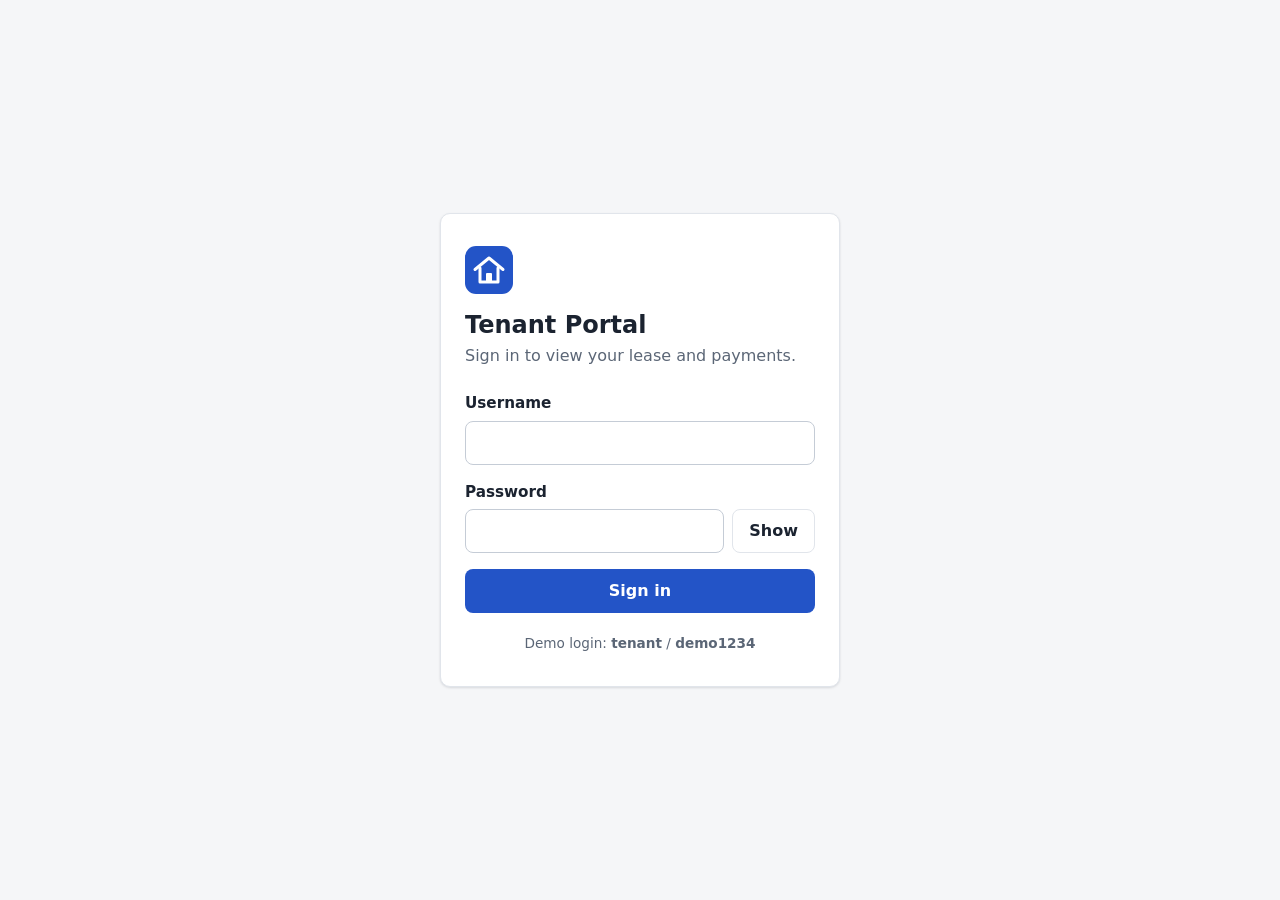
==== dashboard.html @ cdaa4f41 "added initial code" ====
<!DOCTYPE html>
<html lang="en">
<head>
  <meta charset="utf-8">
  <meta name="viewport" content="width=device-width, initial-scale=1">
  <meta name="robots" content="noindex, nofollow">
  <title>Tenant Portal – Dashboard</title>
  <link rel="icon" href="assets/images/logo.svg" type="image/svg+xml">
  <link rel="stylesheet" href="assets/css/main.css">
  <link rel="stylesheet" href="assets/css/dashboard.css">
</head>
<body class="dashboard-page is-locked">
  <!--
    No private data lives in this HTML. All content is rendered by dashboard.js
    only after the auth guard passes; unauthenticated visitors are redirected.
  -->
  <header class="topbar">
    <div class="topbar-inner">
      <div class="brand">
        <img src="assets/images/logo.svg" alt="" width="28" height="28">
        <span>Tenant Portal</span>
      </div>
      <div class="topbar-actions">
        <span class="muted" id="welcome"></span>
        <button type="button" class="btn btn-ghost" id="logout-btn">Log out</button>
      </div>
    </div>
  </header>

  <main class="container" id="app">
    <p class="state-box" id="loading" role="status">Loading your records…</p>

    <div class="state-box state-error" id="error" role="alert" hidden>
      <p id="error-message"></p>
      <button type="button" class="btn btn-primary" id="retry-btn">Try again</button>
    </div>

    <div id="content" hidden>
      <section class="card" aria-labelledby="lease-title">
        <h2 id="lease-title">Lease information</h2>
        <dl class="info-grid" id="lease-info"></dl>
      </section>

      <section class="card" aria-labelledby="progress-title">
        <h2 id="progress-title">Rental payment progress</h2>
        <div id="progress"></div>
      </section>

      <section class="card" aria-labelledby="rent-title">
        <h2 id="rent-title">Rent payment history</h2>
        <div id="rent-history"></div>
      </section>

      <section class="card" aria-labelledby="utility-title">
        <div class="card-head">
          <h2 id="utility-title">Utility bills</h2>
          <div class="filter" id="utility-filter" role="group" aria-label="Filter by utility type">
            <button type="button" class="chip" data-filter="all" aria-pressed="true">All</button>
            <button type="button" class="chip" data-filter="electricity" aria-pressed="false">Electricity</button>
            <button type="button" class="chip" data-filter="water" aria-pressed="false">Water</button>
            <button type="button" class="chip" data-filter="internet" aria-pressed="false">Internet</button>
          </div>
        </div>
        <div id="utility-history"></div>
      </section>
    </div>
  </main>

  <dialog id="receipt-modal" aria-labelledby="receipt-title">
    <div class="modal-head">
      <h3 id="receipt-title">Receipt</h3>
      <button type="button" class="btn btn-ghost" id="receipt-close" aria-label="Close receipt">Close</button>
    </div>
    <div class="modal-body">
      <p class="muted" id="receipt-loading">Loading receipt…</p>
      <p class="receipt-error" id="receipt-error" role="alert" hidden>
        This receipt image could not be loaded. It may not have been uploaded yet — please contact your landlord.
      </p>
      <img id="receipt-img" alt="Payment receipt" hidden>
    </div>
    <div class="modal-foot" id="receipt-actions" hidden>
      <a class="btn btn-ghost" id="receipt-open" target="_blank" rel="noopener">Open original</a>
      <a class="btn btn-primary" id="receipt-download" download>Download</a>
    </div>
  </dialog>

  <script type="module" src="assets/js/dashboard.js"></script>
</body>
</html>
---- assets/css/main.css ----
/* Base styles shared by all pages. Mobile-first. */

:root {
  --bg: #f5f6f8;
  --surface: #ffffff;
  --text: #1b2330;
  --muted: #5b6676;
  --border: #e1e5eb;
  --accent: #2354c7;
  --accent-hover: #1a43a3;
  --accent-ink: #ffffff;

  --ok: #14693f;
  --ok-bg: #e3f3ea;
  --warn: #8a5300;
  --warn-bg: #fdf0d6;
  --bad: #a52318;
  --bad-bg: #fce7e4;
  --neutral: #465164;
  --neutral-bg: #eceff3;

  --radius: 10px;
  --shadow: 0 1px 2px rgba(16, 24, 40, 0.05), 0 1px 3px rgba(16, 24, 40, 0.08);
  --font: system-ui, -apple-system, "Segoe UI", Roboto, "Helvetica Neue", Arial, sans-serif;
}

*, *::before, *::after { box-sizing: border-box; }

html { -webkit-text-size-adjust: 100%; }

body {
  margin: 0;
  font-family: var(--font);
  font-size: 1rem;
  line-height: 1.5;
  color: var(--text);
  background: var(--bg);
}

h1, h2, h3 { line-height: 1.25; margin: 0; }

.muted { color: var(--muted); }
.text-bad { color: var(--bad); }

:focus-visible {
  outline: 3px solid rgba(35, 84, 199, 0.45);
  outline-offset: 2px;
}

/* Buttons */
.btn {
  display: inline-flex;
  align-items: center;
  justify-content: center;
  gap: 0.4rem;
  min-height: 44px;
  padding: 0.55rem 1rem;
  border: 1px solid transparent;
  border-radius: 8px;
  font: inherit;
  font-weight: 600;
  text-decoration: none;
  cursor: pointer;
}
.btn:disabled { opacity: 0.6; cursor: not-allowed; }
.btn-primary { background: var(--accent); color: var(--accent-ink); }
.btn-primary:hover:not(:disabled) { background: var(--accent-hover); }
.btn-ghost { background: transparent; color: var(--text); border-color: var(--border); }
.btn-ghost:hover:not(:disabled) { background: var(--neutral-bg); }
.btn-link {
  min-height: 0;
  padding: 0.25rem 0;
  background: none;
  color: var(--accent);
  text-decoration: underline;
}
.btn-block { width: 100%; }

/* Status badges: icon + text, never color alone */
.badge {
  display: inline-flex;
  align-items: center;
  gap: 0.3rem;
  padding: 0.15rem 0.6rem;
  border-radius: 999px;
  font-size: 0.85rem;
  font-weight: 600;
  white-space: nowrap;
}
.badge-paid { color: var(--ok); background: var(--ok-bg); }
.badge-partial { color: var(--warn); background: var(--warn-bg); }
.badge-pending { color: var(--neutral); background: var(--neutral-bg); }
.badge-overdue { color: var(--bad); background: var(--bad-bg); }
---- assets/css/dashboard.css ----
/* Hide the shell until the auth guard has passed (the guard itself is in JS). */
.is-locked .container,
.is-locked .topbar { visibility: hidden; }

.topbar {
  background: var(--surface);
  border-bottom: 1px solid var(--border);
}
.topbar-inner {
  max-width: 1000px;
  margin: 0 auto;
  padding: 0.6rem 1rem;
  display: flex;
  align-items: center;
  justify-content: space-between;
  gap: 1rem;
}
.brand { display: flex; align-items: center; gap: 0.6rem; font-weight: 700; }
.topbar-actions { display: flex; align-items: center; gap: 0.75rem; }
.topbar-actions .muted { display: none; }

.container { max-width: 1000px; margin: 0 auto; padding: 1rem; }

.card {
  margin-bottom: 1rem;
  padding: 1.1rem;
  background: var(--surface);
  border: 1px solid var(--border);
  border-radius: var(--radius);
  box-shadow: var(--shadow);
}
.card h2 { font-size: 1.1rem; margin-bottom: 0.9rem; }
.card-head { display: flex; flex-direction: column; gap: 0.6rem; margin-bottom: 0.9rem; }
.card-head h2 { margin: 0; }

.state-box {
  padding: 2rem 1rem;
  text-align: center;
  color: var(--muted);
}
.state-error { color: var(--bad); }
.state-error .btn { margin-top: 0.5rem; }

/* Lease info */
.info-grid {
  margin: 0;
  display: grid;
  grid-template-columns: 1fr 1fr;
  gap: 0.9rem 1rem;
}
.info-grid dt, .stats dt { font-size: 0.8rem; color: var(--muted); }
.info-grid dd, .stats dd { margin: 0; font-weight: 600; }

/* Progress */
.progress-headline { margin: 0 0 0.6rem; font-size: 1.15rem; }
.progress {
  height: 12px;
  background: var(--neutral-bg);
  border-radius: 999px;
  overflow: hidden;
}
.progress-fill { height: 100%; background: var(--ok); border-radius: 999px; }
.stats {
  margin: 1rem 0 0;
  display: grid;
  grid-template-columns: 1fr 1fr;
  gap: 0.9rem 1rem;
}
.stats dd { font-size: 1.15rem; }

/* Filter chips */
.filter { display: flex; flex-wrap: wrap; gap: 0.4rem; }
.chip {
  min-height: 36px;
  padding: 0.3rem 0.85rem;
  font: inherit;
  font-size: 0.9rem;
  color: var(--text);
  background: var(--surface);
  border: 1px solid var(--border);
  border-radius: 999px;
  cursor: pointer;
}
.chip[aria-pressed="true"] { background: var(--accent); border-color: var(--accent); color: var(--accent-ink); }

.empty { padding: 1rem 0; margin: 0; }

/* Tables: mobile = stacked cards */
.records { width: 100%; border-collapse: collapse; }
.records thead { position: absolute; left: -9999px; }
.records tr {
  display: block;
  margin-bottom: 0.75rem;
  padding: 0.5rem 0.9rem;
  border: 1px solid var(--border);
  border-radius: 8px;
}
.records th[scope="row"], .records td {
  display: flex;
  justify-content: space-between;
  align-items: center;
  gap: 1rem;
  padding: 0.4rem 0;
  text-align: right;
  font-weight: 400;
  border-bottom: 1px dashed var(--border);
}
.records th[scope="row"] { font-weight: 700; }
.records tr > :last-child { border-bottom: 0; }
.records th[scope="row"]::before, .records td::before {
  content: attr(data-label);
  flex-shrink: 0;
  font-size: 0.8rem;
  font-weight: 600;
  color: var(--muted);
  text-align: left;
}

/* Receipt modal */
dialog#receipt-modal {
  width: min(92vw, 640px);
  max-height: 90vh;
  padding: 0;
  border: 1px solid var(--border);
  border-radius: var(--radius);
  box-shadow: 0 10px 30px rgba(16, 24, 40, 0.25);
  color: var(--text);
}
dialog#receipt-modal::backdrop { background: rgba(16, 24, 40, 0.55); }
.modal-head, .modal-foot {
  display: flex;
  align-items: center;
  justify-content: space-between;
  gap: 0.75rem;
  padding: 0.75rem 1rem;
}
.modal-head { border-bottom: 1px solid var(--border); }
.modal-head h3 { font-size: 1rem; }
.modal-foot { justify-content: flex-end; border-top: 1px solid var(--border); }
.modal-body { padding: 1rem; text-align: center; overflow: auto; max-height: 65vh; }
.modal-body img { max-width: 100%; height: auto; border: 1px solid var(--border); border-radius: 6px; }
.receipt-error { color: var(--bad); background: var(--bad-bg); padding: 0.75rem; border-radius: 8px; }

/* Larger screens */
@media (min-width: 700px) {
  .topbar-actions .muted { display: inline; }
  .container { padding: 1.5rem; }
  .card { padding: 1.4rem; }
  .card-head { flex-direction: row; align-items: center; justify-content: space-between; }
  .info-grid { grid-template-columns: repeat(3, 1fr); }
  .stats { grid-template-columns: repeat(4, 1fr); }

  .records thead { position: static; }
  .records tr { display: table-row; margin: 0; padding: 0; border: 0; }
  .records th, .records th[scope="row"], .records td {
    display: table-cell;
    padding: 0.65rem 0.6rem;
    text-align: left;
    border-bottom: 1px solid var(--border);
    vertical-align: middle;
  }
  .records thead th {
    font-size: 0.78rem;
    text-transform: uppercase;
    letter-spacing: 0.03em;
    color: var(--muted);
    background: #fafbfc;
  }
  .records th[scope="row"]::before, .records td::before { content: none; }
  .records tr > :last-child { border-bottom: 1px solid var(--border); }
  .records .num { text-align: right; font-variant-numeric: tabular-nums; }
  .table-wrap { overflow-x: auto; }
}

.pagination { display: flex; flex-direction: column; align-items: center; gap: 0.6rem; margin-top: 0.75rem; font-size: 0.9rem; }
.pagination-controls { display: flex; align-items: center; gap: 0.75rem; }
@media (min-width: 700px) { .pagination { flex-direction: row; justify-content: space-between; } }
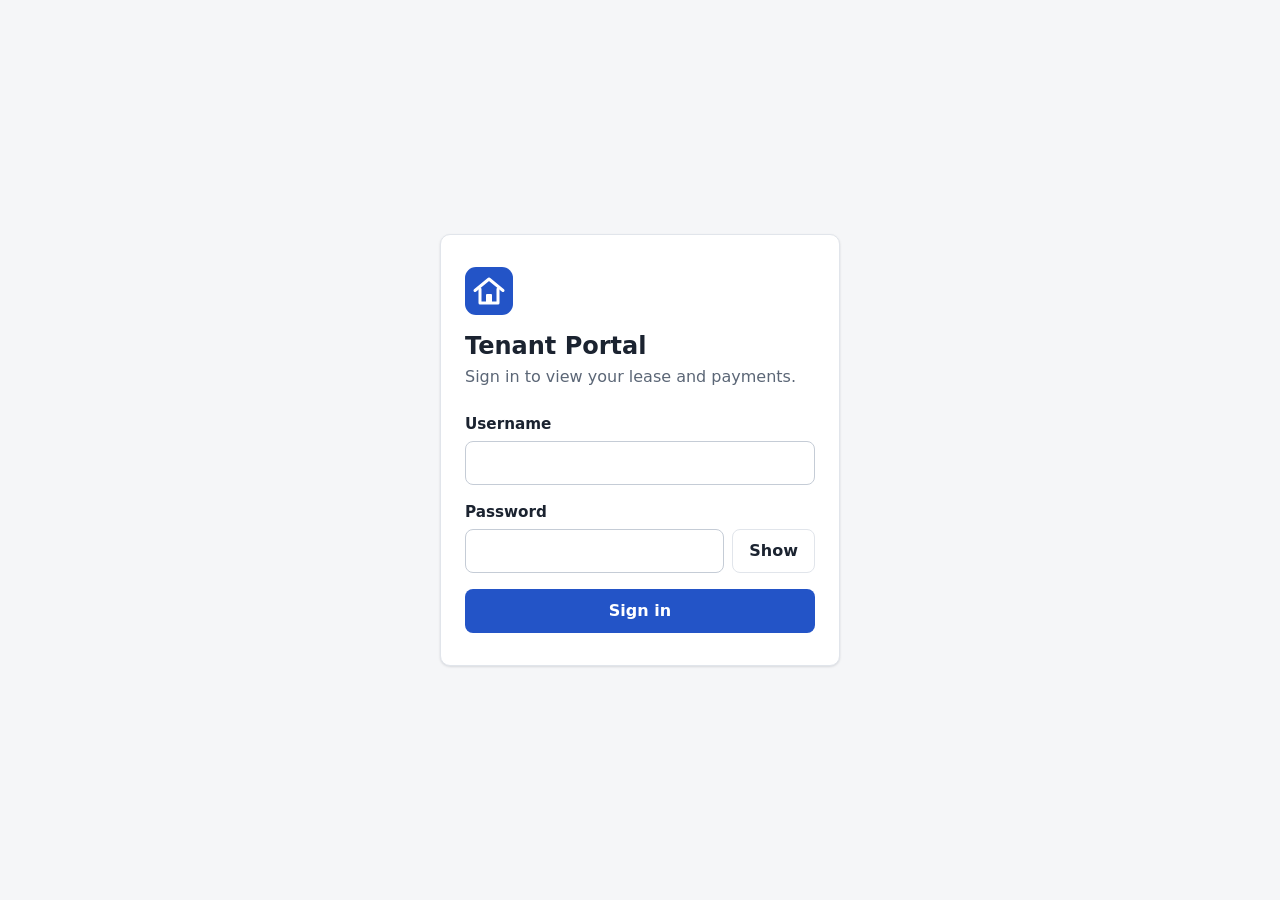
==== commit b2880aeb: "Implement security deposit feature with validation and dashboard rendering" ====
--- a/dashboard.html
+++ b/dashboard.html
@@ -46,6 +46,11 @@
         <div id="progress"></div>
       </section>
 
+      <section class="card" id="security-deposit" aria-labelledby="security-deposit-title" hidden>
+        <h2 id="security-deposit-title">Security deposit</h2>
+        <dl class="info-grid" id="security-deposit-info"></dl>
+      </section>
+
       <section class="card" aria-labelledby="rent-title">
         <h2 id="rent-title">Rent payment history</h2>
         <div id="rent-history"></div>
@@ -79,7 +84,7 @@
       <img id="receipt-img" alt="Payment receipt" hidden>
     </div>
     <div class="modal-foot" id="receipt-actions" hidden>
-      <a class="btn btn-ghost" id="receipt-open" target="_blank" rel="noopener">Open original</a>
+      <!-- <a class="btn btn-ghost" id="receipt-open" target="_blank" rel="noopener">Open original</a> -->
       <a class="btn btn-primary" id="receipt-download" download>Download</a>
     </div>
   </dialog>
